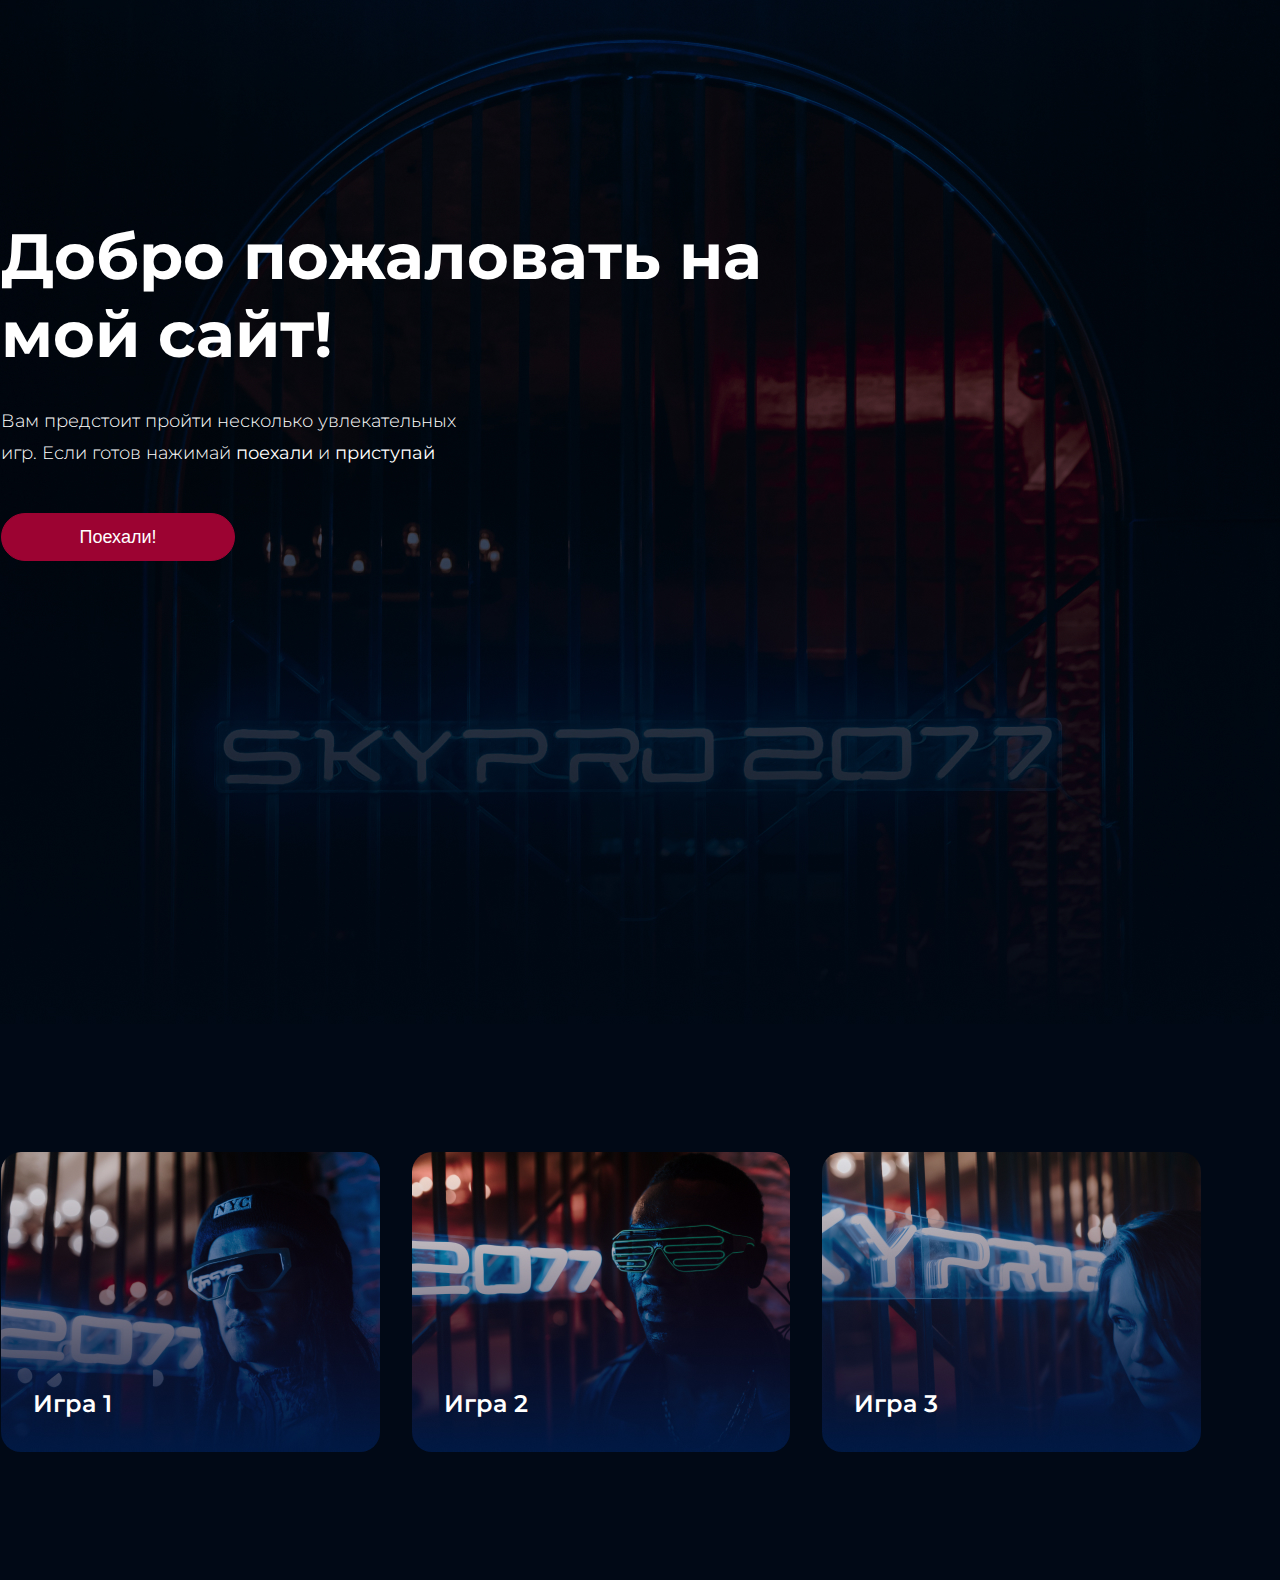
==== hw-3/index.html @ a1eefafc "Поменял классы (с футера на секцию)." ====
<!DOCTYPE html>
<html lang="en">
<head>
	<meta charset="UTF-8">
	<meta http-equiv="X-UA-Compatible" content="IE=edge">
	<meta name="viewport" content="width=device-width, initial-scale=1.0">
	<link rel="stylesheet" href="style.css">
	<link rel="preconnect" href="https://fonts.googleapis.com">
	<link rel="preconnect" href="https://fonts.gstatic.com" crossorigin>
	<link href="https://fonts.googleapis.com/css2?family=Inter:wght@200;300;400;500;600;700;800;900&family=Montserrat:wght@100;200;300;400;500;600;700;800;900&display=swap" rel="stylesheet">
	<title>HW-3 | Игровой сайт</title>
</head>
<body>
	<header class="header center">
		<h1 class="header__top-h1">Добро пожаловать на мой сайт!</h1>
		<p class="header__text">Вам предстоит пройти несколько увлекательных игр. Если готов нажимай <b>поехали</b> и <b>приступай</b></p>
		<button class="header__top-button">Поехали!</button>
	</header>
	<section class="games center">
		<div class="games__content">
			<div class="games__content-item">
				<img src="/hw-3/img/game-1.jpg" alt="game-1" class="item-img">
				<p class="item-text">Игра 1</p>
			</div>
			<div class="games__content-item">
				<img src="/hw-3/img/game-2.jpg" alt="game-2" class="item-img">
				<p class="item-text">Игра 2</p>
			</div>
			<div class="games__content-item">
				<img src="/hw-3/img/game-3.jpg" alt="game-3" class="item-img">
				<p class="item-text">Игра 3</p>
			</div>
		</div>
	</section>
</body>
</html>
---- hw-3/style.css ----
@charset "UTF-8";
* {
  padding: 0;
  margin: 0;
}

body {
  font-family: "Montserrat", sans-serif;
}

.center {
  padding-left: calc(50% - 639px);
  padding-right: calc(50% - 639px);
}

.header {
  background-image: url(/hw-3/img/bg.jpg);
  background-repeat: no-repeat;
  background-position: center;
  background-size: cover;
  height: 1024px;
}

.header__top-h1 {
  color: #FFF;
  font-size: 64px;
  font-style: normal;
  font-weight: 700;
  line-height: normal;
  max-width: 788px;
  padding-top: 217px;
}

.header__text {
  color: #FFF;
  font-size: 18px;
  font-style: normal;
  font-weight: 300;
  line-height: 32px; /* 177.778% */
  max-width: 481px;
  margin-top: 32px;
  margin-bottom: 44px;
}

.header__top-button {
  border-radius: 30px;
  border: 1px solid #9C0332;
  background: #9C0332;
  width: 234px;
  height: 48px;
  cursor: pointer;
  color: #FFF;
  font-size: 18px;
  font-style: inherit;
  font-weight: 400;
  line-height: normal;
}

.games {
  background-image: url(/hw-3/img/games.jpg);
}

.item-img {
  border-radius: 20px;
  width: 100%;
  background-repeat: no-repeat;
  background-position: center;
  background-size: cover;
}

.games__content {
  display: flex;
  gap: 32px;
  flex-wrap: wrap;
  padding-top: 128px;
  padding-bottom: 128px;
}

.games__content-item {
  position: relative;
  max-width: 379px;
  height: 300px;
}

.item-text {
  position: absolute;
  top: 236px;
  left: 32px;
  color: #FFF;
  font-size: 24px;
  font-style: normal;
  font-weight: 600;
  line-height: 32px; /* 133.333% */
}

/* Адаптив планшет */
@media (max-width: 1024px) {
  .header {
    display: flex;
    flex-direction: column;
    flex-wrap: wrap;
    align-items: center;
  }
  .center {
    padding-left: 16px;
    padding-right: 16px;
  }
  .header__top-h1 {
    text-align: center;
  }
  .games__content {
    display: flex;
    justify-content: center;
    flex-wrap: wrap;
  }
}
/* Адаптив мобильная версия */
@media (max-width: 767px) {
  .header {
    background-image: url(/hw-3/img/bg.jpg);
    background-repeat: no-repeat;
    background-position: center;
    background-size: cover;
    height: 735px;
  }
  .header__top-h1 {
    text-align: center;
    font-size: 32px;
    padding-top: 238px;
  }
  .header__text {
    font-size: 14px;
    line-height: 22px; /* 157.143% */
    max-width: 343px;
    margin-bottom: 32px;
    text-align: center;
  }
  .item-text {
    top: 218px;
  }
}
@media (min-width: 320px) and (max-width: 374px) {
  .item-text {
    top: 183px;
  }
}/*# sourceMappingURL=style.css.map */
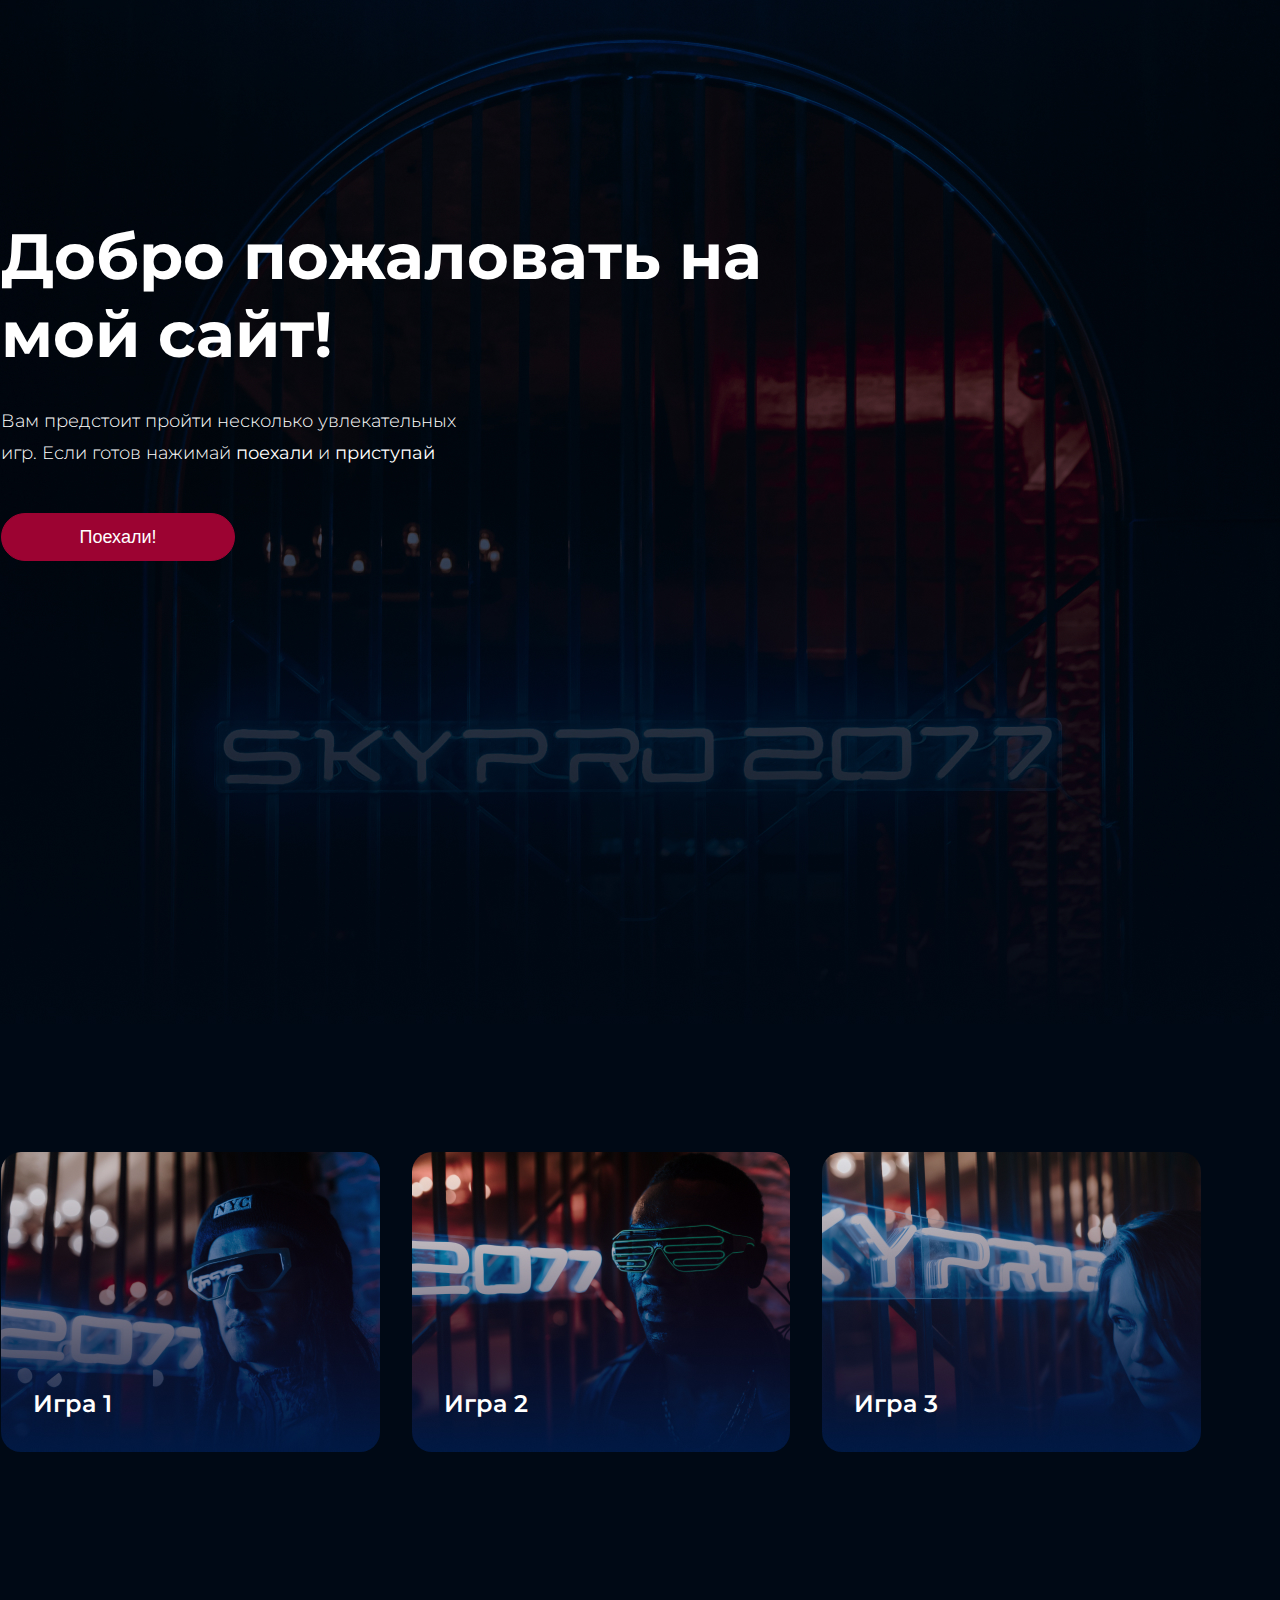
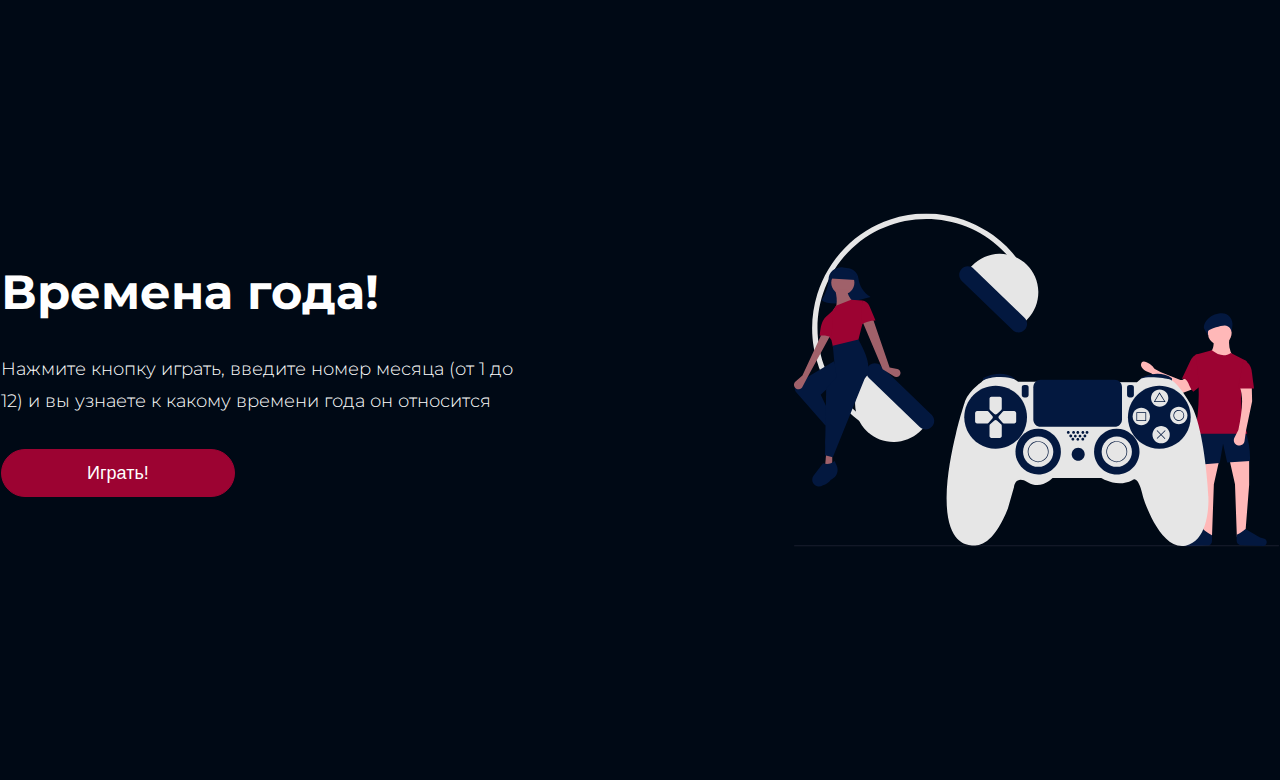
==== commit 9d498ae1: "Сверстал декстопную версию дз-3" ====
--- a/hw-3/index.html
+++ b/hw-3/index.html
@@ -32,5 +32,17 @@
 			</div>
 		</div>
 	</section>
+
+	<section class="timeyear center">
+		<div class="timeyear__content">
+			<div class="timeyear__text-block">
+				<h2 class="timeyear__heading">Времена года!</h2>
+				<p class="timeyear__text">Нажмите кнопку играть, введите номер месяца (от 1 до 12) и вы узнаете к какому времени года он относится</p>
+				<button class="header__top-button">Играть!</button>
+			</div>
+			<img src="/hw-3/img/games-timeyear.svg" alt="games-timeyear">
+		</div>
+	</section>
+
 </body>
 </html>--- a/hw-3/style.css
+++ b/hw-3/style.css
@@ -57,7 +57,7 @@
 }
 
 .games {
-  background-image: url(/hw-3/img/games.jpg);
+  background-color: #000915;
 }
 
 .item-img {
@@ -93,6 +93,38 @@
   line-height: 32px; /* 133.333% */
 }
 
+.timeyear {
+  background-color: #000915;
+}
+
+.timeyear__content {
+  display: flex;
+  justify-content: space-between;
+  flex-wrap: wrap;
+  align-items: center;
+  padding-top: 233px;
+  padding-bottom: 233px;
+}
+
+.timeyear__heading {
+  color: #FFF;
+  font-size: 48px;
+  font-style: normal;
+  font-weight: 700;
+  line-height: normal;
+}
+
+.timeyear__text {
+  color: #FFF;
+  font-size: 18px;
+  font-style: normal;
+  font-weight: 300;
+  line-height: 32px; /* 177.778% */
+  width: 532px;
+  padding-top: 32px;
+  padding-bottom: 32px;
+}
+
 /* Адаптив планшет */
 @media (max-width: 1024px) {
   .header {
@@ -117,7 +149,7 @@
 /* Адаптив мобильная версия */
 @media (max-width: 767px) {
   .header {
-    background-image: url(/hw-3/img/bg.jpg);
+    background-image: url(/hw-3/img/bg-mobile.jpg);
     background-repeat: no-repeat;
     background-position: center;
     background-size: cover;
